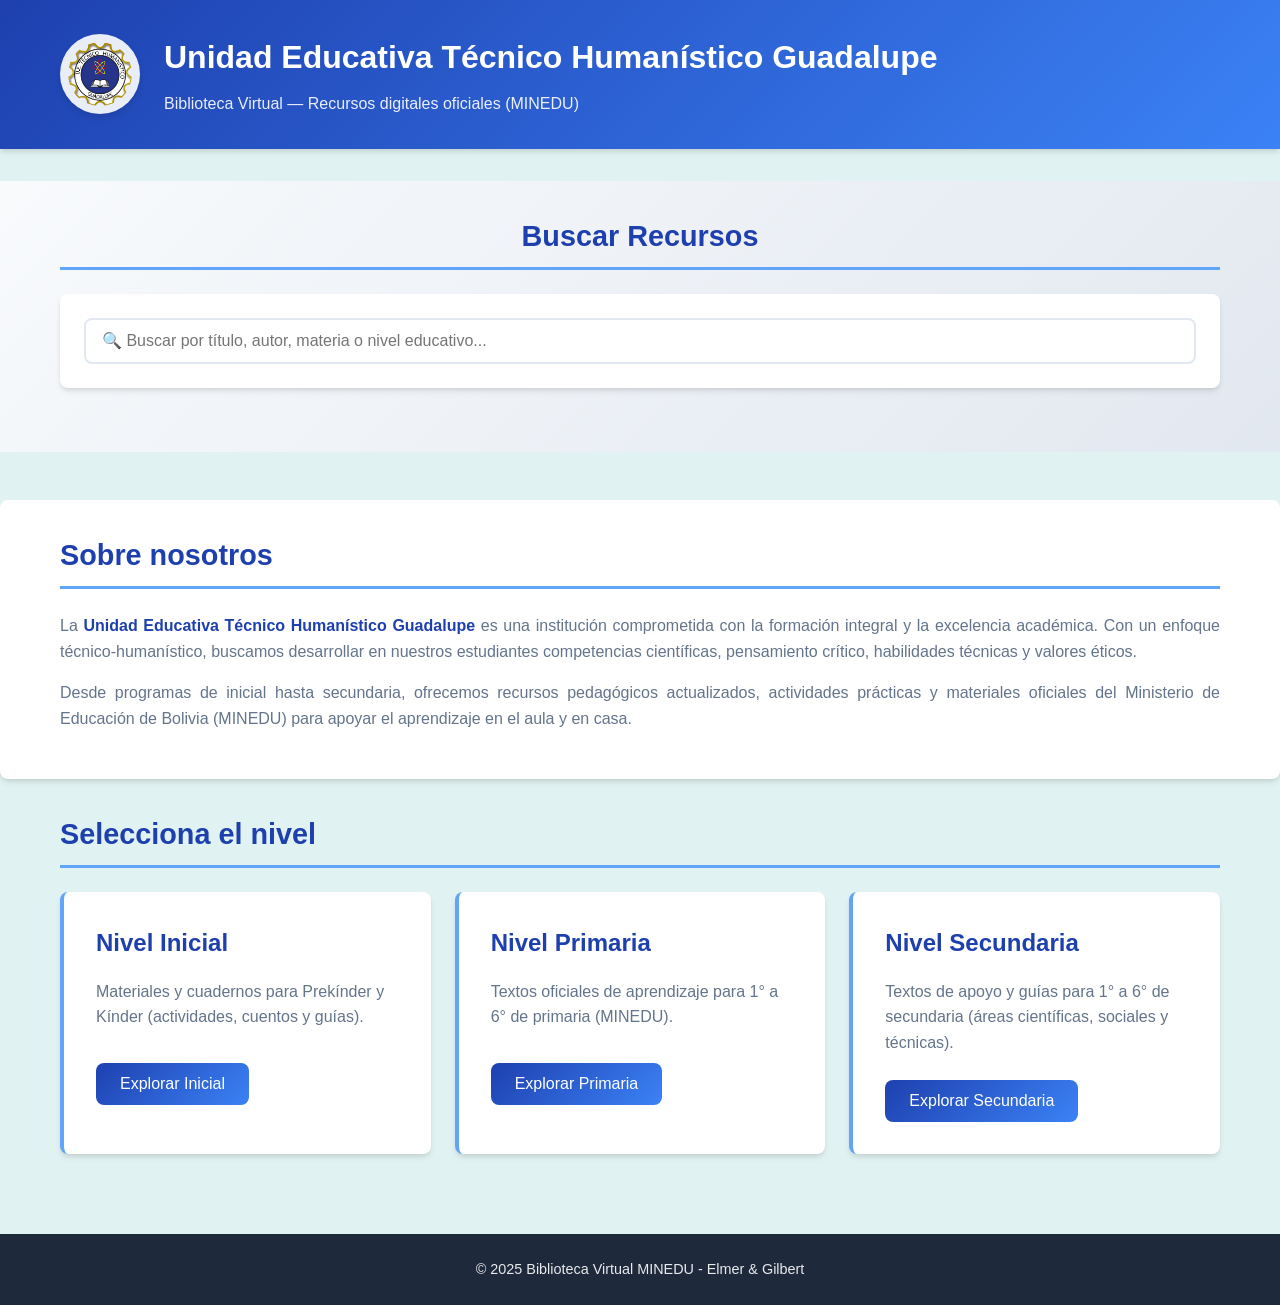
==== biblioteca-colegio/index.html @ 3c936a23 "Subir archivos iniciales" ====
<!DOCTYPE html>
<html lang="es">
<head>
    <meta charset="UTF-8">
    <meta name="viewport" content="width=device-width, initial-scale=1.0">
    <title>Biblioteca Virtual - MINEDU</title>
    <link rel="stylesheet" href="src/css/styles.css">
    <link rel="stylesheet" href="src/css/components.css">
    <link rel="stylesheet" href="src/css/responsive.css">
</head>
<body>
    <header class="header">
        <div class="container">
            <div class="header-content">
                <img src="src/img/logocolegio.png" alt="Logo Colegio" class="header-logo">
                <div class="header-text">
                    <h1>Unidad Educativa Técnico Humanístico Guadalupe</h1>
                    <p class="subtitle">Biblioteca Virtual — Recursos digitales oficiales (MINEDU)</p>
                </div>
            </div>
        </div>
    </header>

    <main class="main-content">
        <!-- Buscador Global -->
        <section class="search-section">
            <div class="container">
                <h2>Buscar Recursos</h2>
                <div class="search-box">
                    <input 
                        type="text" 
                        id="globalSearchInput" 
                        class="search-input" 
                        placeholder="🔍 Buscar por título, autor, materia o nivel educativo..."
                    >
                </div>
                <div id="searchResults" class="search-results-container" style="display: none;">
                    <h3>Resultados de búsqueda (<span id="resultsCount">0</span>)</h3>
                    <div class="materials-grid" id="searchResultsGrid">
                        <!-- Los resultados se cargarán dinámicamente aquí -->
                    </div>
                </div>
            </div>
        </section>

        <section class="about-section">
            <div class="container">
                <h2>Sobre nosotros</h2>
                <p>La <strong>Unidad Educativa Técnico Humanístico Guadalupe</strong> es una institución comprometida con la formación integral y la excelencia académica. Con un enfoque técnico-humanístico, buscamos desarrollar en nuestros estudiantes competencias científicas, pensamiento crítico, habilidades técnicas y valores éticos.</p>
                <p>Desde programas de inicial hasta secundaria, ofrecemos recursos pedagógicos actualizados, actividades prácticas y materiales oficiales del Ministerio de Educación de Bolivia (MINEDU) para apoyar el aprendizaje en el aula y en casa.</p>
            </div>
        </section>

        <section class="levels-section" id="levelsSection">
            <div class="container">
                <h2>Selecciona el nivel</h2>
                <div class="levels-grid">
                    <div class="level-card" data-level="inicial">
                        <h3>Nivel Inicial</h3>
                        <p>Materiales y cuadernos para Prekínder y Kínder (actividades, cuentos y guías).</p>
                        <button class="btn btn-primary" onclick="navigateToLevel('inicial')">Explorar Inicial</button>
                    </div>
                    <div class="level-card" data-level="primaria">
                        <h3>Nivel Primaria</h3>
                        <p>Textos oficiales de aprendizaje para 1° a 6° de primaria (MINEDU).</p>
                        <button class="btn btn-primary" onclick="navigateToLevel('primaria')">Explorar Primaria</button>
                    </div>
                    <div class="level-card" data-level="secundaria">
                        <h3>Nivel Secundaria</h3>
                        <p>Textos de apoyo y guías para 1° a 6° de secundaria (áreas científicas, sociales y técnicas).</p>
                        <button class="btn btn-primary" onclick="navigateToLevel('secundaria')">Explorar Secundaria</button>
                    </div>
                </div>
            </div>
        </section>
    </main>

    <footer class="footer">
        <div class="container">
            <p>&copy; 2025 Biblioteca Virtual MINEDU - Elmer & Gilbert</p>
        </div>
    </footer>

    <script src="src/js/main.js"></script>
    <script src="src/js/navigation.js"></script>
    <script src="src/js/resources.js"></script>
    <script src="src/js/search.js"></script>
</body>
</html>
---- biblioteca-colegio/src/css/styles.css ----
/* Reset y estilos base */
* {
    margin: 0;
    padding: 0;
    box-sizing: border-box;
}

:root {
    --primary-color: #1e40af;
    --secondary-color: #3b82f6;
    --accent-color: #60a5fa;
    --dark-color: #1e293b;
    --light-color: #f8fafc;
    --gray-color: #64748b;
    --success-color: #10b981;
    --warning-color: #f59e0b;
    --danger-color: #ef4444;
    --border-radius: 8px;
    --box-shadow: 0 4px 6px -1px rgba(0, 0, 0, 0.1), 0 2px 4px -1px rgba(0, 0, 0, 0.06);
    --transition: all 0.3s ease;
}

body {
    font-family: 'Segoe UI', Tahoma, Geneva, Verdana, sans-serif;
    line-height: 1.6;
    color: var(--dark-color);
    background-color: #e0f2f1;
    min-height: 100vh;
    display: flex;
    flex-direction: column;
}

.container {
    max-width: 1200px;
    margin: 0 auto;
    padding: 0 20px;
}

/* Header */
.header {
    background: linear-gradient(135deg, #1e40af 0%, #3b82f6 100%);
    color: white;
    padding: 2rem 0;
    box-shadow: var(--box-shadow);
}

.header h1 {
    font-size: 2rem;
    margin-bottom: 0.5rem;
    font-weight: 700;
}

.header .subtitle {
    font-size: 1rem;
    opacity: 0.9;
    font-weight: 300;
}
.header-content {
    display: flex;
    align-items: center;
    gap: 1.5rem;
}

.header-logo {
    width: 80px;
    height: 80px;
    object-fit: contain;
    background-color: rgba(255, 255, 255, 0.9);
    border-radius: 50%;
    padding: 0.5rem;
    box-shadow: 0 4px 6px rgba(0, 0, 0, 0.1);
}

.header-text {
    flex: 1;
}



/* Breadcrumb */
.breadcrumb {
    background-color: white;
    padding: 1rem 0;
    border-bottom: 1px solid #e2e8f0;
    font-size: 0.9rem;
}

.breadcrumb a {
    color: var(--primary-color);
    text-decoration: none;
    transition: var(--transition);
}

.breadcrumb a:hover {
    color: var(--secondary-color);
    text-decoration: underline;
}

.breadcrumb span {
    color: var(--gray-color);
}

/* Main Content */
.main-content {
    flex: 1;
    padding: 2rem 0;
}

section {
    margin-bottom: 3rem;
}

section h2 {
    font-size: 1.8rem;
    color: var(--primary-color);
    margin-bottom: 1.5rem;
    padding-bottom: 0.5rem;
    border-bottom: 3px solid var(--accent-color);
}

/* About Section */
.about-section {
    background-color: white;
    padding: 2rem;
    border-radius: var(--border-radius);
    box-shadow: var(--box-shadow);
    margin-bottom: 2rem;
}

.about-section p {
    margin-bottom: 1rem;
    color: var(--gray-color);
    text-align: justify;
}

.about-section strong {
    color: var(--primary-color);
}

/* Grids */
.levels-grid,
.courses-grid,
.subjects-grid {
    display: grid;
    grid-template-columns: repeat(auto-fit, minmax(280px, 1fr));
    gap: 1.5rem;
    margin-bottom: 2rem;
}

/* Cards */
.level-card,
.course-card,
.subject-card {
    background-color: white;
    border-radius: var(--border-radius);
    padding: 2rem;
    box-shadow: var(--box-shadow);
    transition: var(--transition);
    border-left: 4px solid var(--accent-color);
}

.level-card:hover,
.course-card:hover,
.subject-card:hover {
    transform: translateY(-5px);
    box-shadow: 0 10px 15px -3px rgba(0, 0, 0, 0.1), 0 4px 6px -2px rgba(0, 0, 0, 0.05);
    border-left-color: var(--primary-color);
}

.level-card h3,
.course-card h3,
.subject-card h3 {
    font-size: 1.5rem;
    color: var(--primary-color);
    margin-bottom: 1rem;
}

.level-card p,
.course-card p,
.subject-card p {
    color: var(--gray-color);
    margin-bottom: 1.5rem;
    min-height: 60px;
}

/* Search Box */
.search-box {
    background-color: white;
    padding: 1.5rem;
    border-radius: var(--border-radius);
    box-shadow: var(--box-shadow);
    margin-bottom: 2rem;
}

.search-input {
    width: 100%;
    padding: 0.75rem 1rem;
    border: 2px solid #e2e8f0;
    border-radius: var(--border-radius);
    font-size: 1rem;
    transition: var(--transition);
}

.search-input:focus {
    outline: none;
    border-color: var(--primary-color);
    box-shadow: 0 0 0 3px rgba(30, 64, 175, 0.1);
}

/* Material Cards */
.materials-grid {
    display: grid;
    grid-template-columns: repeat(auto-fill, minmax(320px, 1fr));
    gap: 1.5rem;
    margin-bottom: 2rem;
}

.material-card {
    background-color: white;
    border-radius: var(--border-radius);
    overflow: hidden;
    box-shadow: var(--box-shadow);
    transition: var(--transition);
    display: flex;
    flex-direction: column;
}

.material-card:hover {
    transform: translateY(-3px);
    box-shadow: 0 10px 15px -3px rgba(0, 0, 0, 0.1), 0 4px 6px -2px rgba(0, 0, 0, 0.05);
}

.material-header {
    background: linear-gradient(135deg, var(--primary-color) 0%, var(--secondary-color) 100%);
    color: white;
    padding: 1.5rem;
}

.material-header h3 {
    font-size: 1.2rem;
    margin-bottom: 0.5rem;
}

.material-type {
    display: inline-block;
    background-color: rgba(255, 255, 255, 0.2);
    padding: 0.25rem 0.75rem;
    border-radius: 20px;
    font-size: 0.85rem;
    font-weight: 500;
}

.material-body {
    padding: 1.5rem;
    flex: 1;
}

.material-description {
    color: var(--gray-color);
    margin-bottom: 1rem;
    line-height: 1.6;
}

.material-info {
    display: flex;
    flex-direction: column;
    gap: 0.5rem;
    padding: 1rem;
    background-color: var(--light-color);
    border-radius: var(--border-radius);
    font-size: 0.9rem;
}

.material-info span {
    color: var(--gray-color);
}

.material-info strong {
    color: var(--dark-color);
}

.material-footer {
    padding: 1rem 1.5rem;
    border-top: 1px solid #e2e8f0;
}

/* No Results */
.no-results {
    text-align: center;
    padding: 3rem;
    background-color: white;
    border-radius: var(--border-radius);
    box-shadow: var(--box-shadow);
}

.no-results p {
    color: var(--gray-color);
    font-size: 1.1rem;
}

/* Back Button Container */
.back-button-container {
    margin-top: 2rem;
    text-align: center;
}

/* Footer */
.footer {
    background-color: var(--dark-color);
    color: white;
    padding: 1.5rem 0;
    text-align: center;
    margin-top: auto;
}

.footer p {
    margin: 0;
    font-size: 0.9rem;
    opacity: 0.9;
}

/* Loading Spinner */
.loading {
    text-align: center;
    padding: 3rem;
}

.spinner {
    border: 4px solid #f3f4f6;
    border-top: 4px solid var(--primary-color);
    border-radius: 50%;
    width: 50px;
    height: 50px;
    animation: spin 1s linear infinite;
    margin: 0 auto;
}

@keyframes spin {
    0% { transform: rotate(0deg); }
    100% { transform: rotate(360deg); }
}

/* Subject Cards con iconos y colores */
.subject-card {
    position: relative;
    overflow: hidden;
}

.subject-card::before {
    content: '';
    position: absolute;
    top: 0;
    left: 0;
    width: 100%;
    height: 5px;
    background: linear-gradient(135deg, var(--primary-color) 0%, var(--secondary-color) 100%);
}

.subject-icon {
    font-size: 3rem;
    margin-bottom: 1rem;
    display: block;
    text-align: center;
}

.subject-card[data-subject="Lenguaje"] .subject-icon {
    color: #8b5cf6;
}

.subject-card[data-subject="Matemática"] .subject-icon {
    color: #3b82f6;
}

.subject-card[data-subject="Ciencias Naturales"] .subject-icon {
    color: #10b981;
}

.subject-card[data-subject="Ciencias Sociales"] .subject-icon {
    color: #f59e0b;
}

.subject-card[data-subject="Inglés"] .subject-icon {
    color: #ef4444;
}

.subject-description {
    color: var(--gray-color);
    font-size: 0.9rem;
    margin-bottom: 1rem;
    line-height: 1.5;
}

.subject-materials-count {
    display: inline-block;
    background-color: var(--light-color);
    color: var(--primary-color);
    padding: 0.25rem 0.75rem;
    border-radius: 20px;
    font-size: 0.85rem;
    font-weight: 500;
    margin-bottom: 1rem;
}


/* Search Section */
.search-section {
    padding: 2rem 0;
    background: linear-gradient(135deg, #f8fafc 0%, #e2e8f0 100%);
}

.search-section h2 {
    text-align: center;
    margin-bottom: 1.5rem;
    color: var(--primary-color);
}

.search-results-container {
    margin-top: 2rem;
    animation: fadeIn 0.3s ease-in;
}

.search-results-container h3 {
    color: var(--dark-color);
    margin-bottom: 1.5rem;
    font-size: 1.5rem;
}

#resultsCount {
    color: var(--primary-color);
    font-weight: 700;
}

/* Material Breadcrumb - Para mostrar nivel y materia en resultados */
.material-breadcrumb {
    display: flex;
    flex-wrap: wrap;
    gap: 0.5rem;
    margin-bottom: 1rem;
}

.material-badge {
    display: inline-flex;
    align-items: center;
    gap: 0.25rem;
    padding: 0.25rem 0.75rem;
    border-radius: 20px;
    font-size: 0.85rem;
    font-weight: 600;
    white-space: nowrap;
}

/* Botones pequeños */
.btn-sm {
    padding: 0.5rem 1rem;
    font-size: 0.9rem;
}

/* Material Footer con múltiples botones */
.material-footer {
    display: flex;
    gap: 0.5rem;
    flex-wrap: wrap;
}

.material-footer .btn {
    flex: 1;
    min-width: 120px;
}

/* Animation */
@keyframes fadeIn {
    from {
        opacity: 0;
        transform: translateY(-10px);
    }
    to {
        opacity: 1;
        transform: translateY(0);
    }
}
---- biblioteca-colegio/src/css/components.css ----
/* Buttons */
.btn {
    display: inline-flex;
    align-items: center;
    justify-content: center;
    gap: 0.5rem;
    padding: 0.75rem 1.5rem;
    border: none;
    border-radius: var(--border-radius);
    font-size: 1rem;
    font-weight: 500;
    cursor: pointer;
    transition: var(--transition);
    text-decoration: none;
    font-family: inherit;
}

.btn:disabled {
    opacity: 0.5;
    cursor: not-allowed;
}

.btn-primary {
    background: linear-gradient(135deg, var(--primary-color) 0%, var(--secondary-color) 100%);
    color: white;
}

.btn-primary:hover:not(:disabled) {
    background: linear-gradient(135deg, #1e3a8a 0%, var(--primary-color) 100%);
    transform: translateY(-2px);
    box-shadow: 0 4px 6px -1px rgba(30, 64, 175, 0.3);
}

.btn-secondary {
    background-color: var(--accent-color);
    color: white;
}

.btn-secondary:hover:not(:disabled) {
    background-color: var(--secondary-color);
    transform: translateY(-2px);
}

.btn-download {
    background: linear-gradient(135deg, var(--success-color) 0%, #059669 100%);
    color: white;
    width: 100%;
}

.btn-download:hover:not(:disabled) {
    background: linear-gradient(135deg, #059669 0%, #047857 100%);
    transform: translateY(-2px);
}

.btn-download span {
    font-size: 1.2rem;
}

.btn-back {
    background-color: var(--gray-color);
    color: white;
}

.btn-back:hover:not(:disabled) {
    background-color: var(--dark-color);
}

/* Badges */
.badge {
    display: inline-block;
    padding: 0.25rem 0.75rem;
    border-radius: 20px;
    font-size: 0.85rem;
    font-weight: 500;
}

.badge-primary {
    background-color: var(--primary-color);
    color: white;
}

.badge-secondary {
    background-color: var(--accent-color);
    color: white;
}

.badge-success {
    background-color: var(--success-color);
    color: white;
}

.badge-warning {
    background-color: var(--warning-color);
    color: white;
}

.badge-danger {
    background-color: var(--danger-color);
    color: white;
}

/* Alert */
.alert {
    padding: 1rem 1.5rem;
    border-radius: var(--border-radius);
    margin-bottom: 1rem;
    border-left: 4px solid;
}

.alert-info {
    background-color: #dbeafe;
    border-color: var(--primary-color);
    color: var(--primary-color);
}

.alert-success {
    background-color: #d1fae5;
    border-color: var(--success-color);
    color: #065f46;
}

.alert-warning {
    background-color: #fef3c7;
    border-color: var(--warning-color);
    color: #92400e;
}

.alert-danger {
    background-color: #fee2e2;
    border-color: var(--danger-color);
    color: #991b1b;
}

/* Modal */
.modal {
    display: none;
    position: fixed;
    z-index: 1000;
    left: 0;
    top: 0;
    width: 100%;
    height: 100%;
    background-color: rgba(0, 0, 0, 0.5);
    animation: fadeIn 0.3s ease;
}

.modal.active {
    display: flex;
    align-items: center;
    justify-content: center;
}

.modal-content {
    background-color: white;
    padding: 2rem;
    border-radius: var(--border-radius);
    max-width: 600px;
    width: 90%;
    max-height: 80vh;
    overflow-y: auto;
    animation: slideIn 0.3s ease;
}

.modal-header {
    display: flex;
    justify-content: space-between;
    align-items: center;
    margin-bottom: 1.5rem;
    padding-bottom: 1rem;
    border-bottom: 2px solid #e2e8f0;
}

.modal-header h2 {
    margin: 0;
    color: var(--primary-color);
}

.modal-close {
    background: none;
    border: none;
    font-size: 1.5rem;
    cursor: pointer;
    color: var(--gray-color);
    transition: var(--transition);
}

.modal-close:hover {
    color: var(--danger-color);
}

.modal-body {
    margin-bottom: 1.5rem;
}

.modal-footer {
    display: flex;
    justify-content: flex-end;
    gap: 1rem;
    padding-top: 1rem;
    border-top: 1px solid #e2e8f0;
}

/* Tooltip */
.tooltip {
    position: relative;
    display: inline-block;
}

.tooltip .tooltip-text {
    visibility: hidden;
    background-color: var(--dark-color);
    color: white;
    text-align: center;
    padding: 0.5rem 1rem;
    border-radius: var(--border-radius);
    position: absolute;
    z-index: 1;
    bottom: 125%;
    left: 50%;
    transform: translateX(-50%);
    white-space: nowrap;
    opacity: 0;
    transition: var(--transition);
}

.tooltip:hover .tooltip-text {
    visibility: visible;
    opacity: 1;
}

/* Progress Bar */
.progress {
    background-color: #e2e8f0;
    border-radius: 20px;
    height: 20px;
    overflow: hidden;
}

.progress-bar {
    background: linear-gradient(135deg, var(--primary-color) 0%, var(--secondary-color) 100%);
    height: 100%;
    transition: width 0.3s ease;
    display: flex;
    align-items: center;
    justify-content: center;
    color: white;
    font-size: 0.75rem;
    font-weight: 500;
}

/* Animations */
@keyframes fadeIn {
    from {
        opacity: 0;
    }
    to {
        opacity: 1;
    }
}

@keyframes slideIn {
    from {
        transform: translateY(-50px);
        opacity: 0;
    }
    to {
        transform: translateY(0);
        opacity: 1;
    }
}

@keyframes pulse {
    0%, 100% {
        opacity: 1;
    }
    50% {
        opacity: 0.5;
    }
}

.pulse {
    animation: pulse 2s cubic-bezier(0.4, 0, 0.6, 1) infinite;
}
---- biblioteca-colegio/src/css/responsive.css ----
/* Tablet (768px) */
@media (max-width: 768px) {
    .header h1 {
        font-size: 1.5rem;
    }

        .header-logo {
        width: 60px;
        height: 60px;
    }

    .header .subtitle {
        font-size: 0.9rem;
    }
        .search-section h2 {
        font-size: 1.5rem;
    }
    
    .search-results-container h3 {
        font-size: 1.25rem;
    }
    
    .material-breadcrumb {
        flex-direction: column;
    }
    
    .material-badge {
        width: fit-content;
    }
    
    .material-footer {
        flex-direction: column;
    }
    
    .material-footer .btn {
        width: 100%;
        min-width: unset;
    }

    section h2 {
        font-size: 1.5rem;
    }

    .levels-grid,
    .courses-grid,
    .subjects-grid {
        grid-template-columns: repeat(auto-fit, minmax(250px, 1fr));
        gap: 1rem;
    }

    .materials-grid {
        grid-template-columns: 1fr;
    }

    .level-card,
    .course-card,
    .subject-card {
        padding: 1.5rem;
    }

    .level-card h3,
    .course-card h3,
    .subject-card h3 {
        font-size: 1.25rem;
    }

    .material-header h3 {
        font-size: 1.1rem;
    }

    .btn {
        padding: 0.65rem 1.25rem;
        font-size: 0.95rem;
    }

    .modal-content {
        width: 95%;
        padding: 1.5rem;
    }
}

/* Mobile (480px) */
@media (max-width: 480px) {
    .container {
        padding: 0 15px;
    }

        .header-logo {
        width: 70px;
        height: 70px;
    }

        .search-section {
        padding: 1.5rem 0;
    }
    
    .search-section h2 {
        font-size: 1.25rem;
    }

    .header {
        padding: 1.5rem 0;
    }

    .header h1 {
        font-size: 1.25rem;
    }

    .header .subtitle {
        font-size: 0.85rem;
    }

    .breadcrumb {
        font-size: 0.8rem;
        padding: 0.75rem 0;
    }

    .main-content {
        padding: 1.5rem 0;
    }

    section {
        margin-bottom: 2rem;
    }

    section h2 {
        font-size: 1.3rem;
        margin-bottom: 1rem;
    }

    .about-section {
        padding: 1.5rem;
    }

    .levels-grid,
    .courses-grid,
    .subjects-grid {
        grid-template-columns: 1fr;
        gap: 1rem;
    }

    .level-card,
    .course-card,
    .subject-card {
        padding: 1.25rem;
    }

    .level-card h3,
    .course-card h3,
    .subject-card h3 {
        font-size: 1.15rem;
    }

    .level-card p,
    .course-card p,
    .subject-card p {
        font-size: 0.9rem;
        min-height: auto;
    }

    .search-box {
        padding: 1rem;
    }

    .search-input {
        padding: 0.65rem 0.85rem;
        font-size: 0.95rem;
    }

    .materials-grid {
        grid-template-columns: 1fr;
        gap: 1rem;
    }

    .material-header {
        padding: 1.25rem;
    }

    .material-header h3 {
        font-size: 1rem;
    }

    .material-type {
        font-size: 0.75rem;
        padding: 0.2rem 0.6rem;
    }

    .material-body {
        padding: 1.25rem;
    }

    .material-info {
        font-size: 0.85rem;
        padding: 0.85rem;
    }

    .material-footer {
        padding: 0.85rem 1.25rem;
    }

    .btn {
        padding: 0.6rem 1rem;
        font-size: 0.9rem;
    }

    .btn-download span {
        font-size: 1rem;
    }

    .modal-content {
        width: 95%;
        padding: 1.25rem;
        max-height: 85vh;
    }

    .modal-header h2 {
        font-size: 1.25rem;
    }

    .footer {
        padding: 1.25rem 0;
    }

    .footer p {
        font-size: 0.85rem;
    }
}

/* Landscape Mobile */
@media (max-width: 768px) and (orientation: landscape) {
    .header {
        padding: 1rem 0;
    }

    .main-content {
        padding: 1rem 0;
    }

    .material-card {
        max-height: 80vh;
        overflow-y: auto;
    }
}

/* Large Screens */
@media (min-width: 1400px) {
    .container {
        max-width: 1320px;
    }

    .levels-grid,
    .courses-grid,
    .subjects-grid {
        grid-template-columns: repeat(auto-fit, minmax(320px, 1fr));
    }

    .materials-grid {
        grid-template-columns: repeat(auto-fill, minmax(350px, 1fr));
    }
}

/* Print Styles */
@media print {
    .header,
    .breadcrumb,
    .footer,
    .btn,
    .search-box {
        display: none;
    }

    body {
        background-color: white;
    }

    .material-card {
        break-inside: avoid;
        page-break-inside: avoid;
    }
}
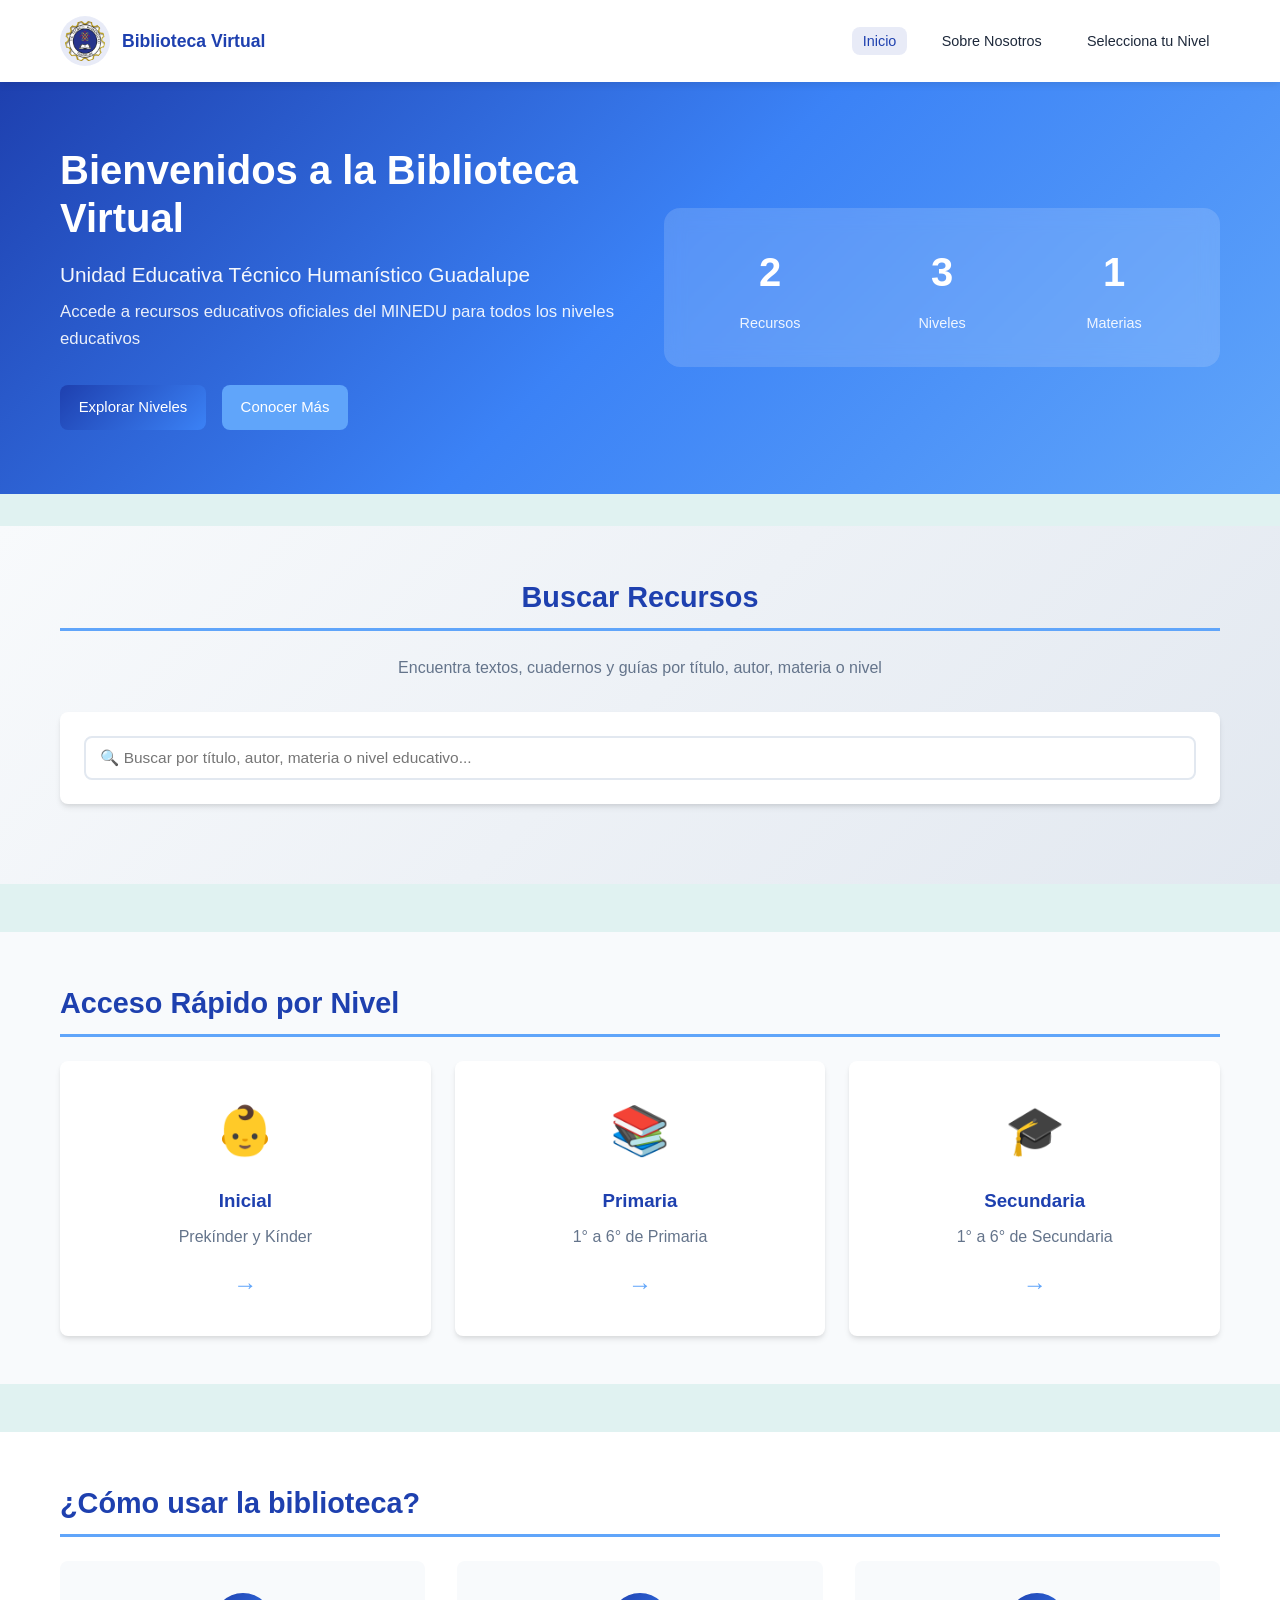
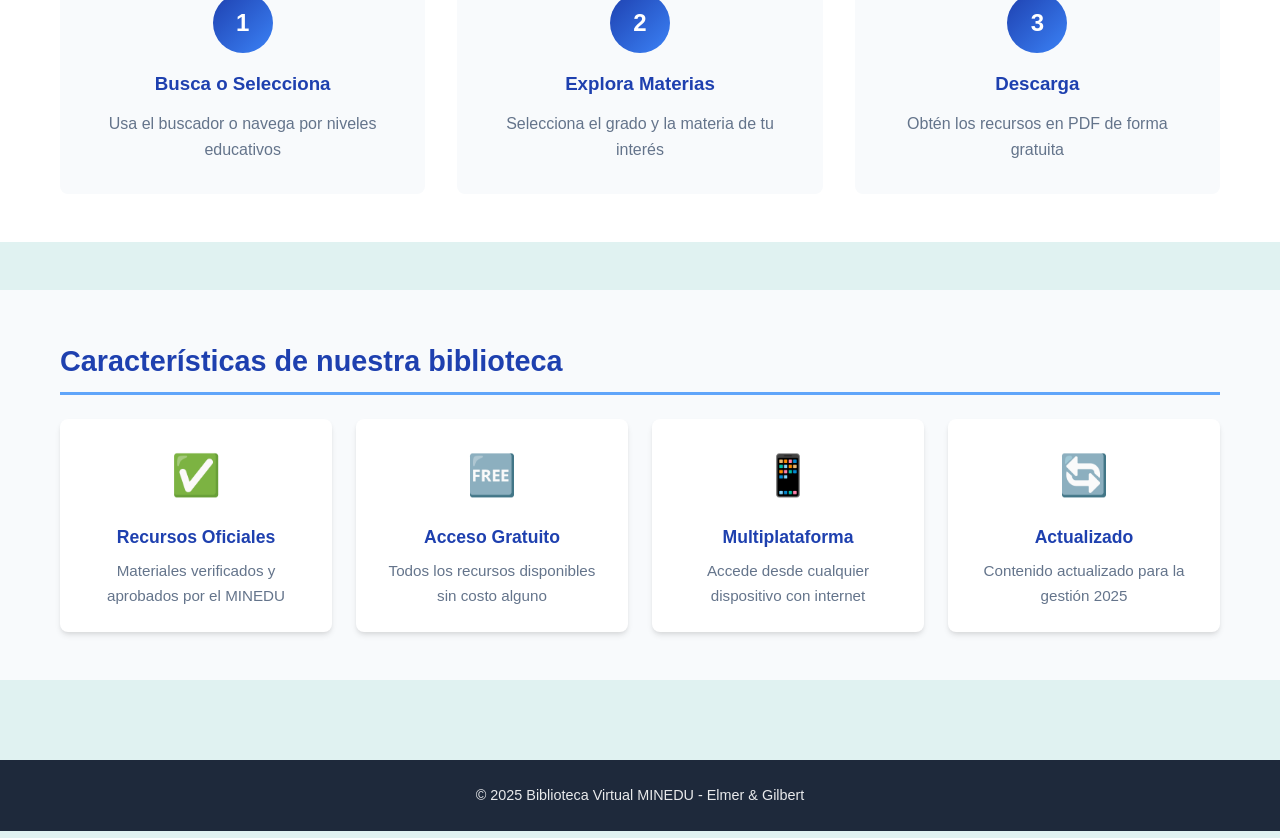
==== commit dfa67192: "rutas nuevas separadas" ====
--- a/biblioteca-colegio/index.html
+++ b/biblioteca-colegio/index.html
@@ -2,88 +2,47 @@
 <html lang="es">
 <head>
     <meta charset="UTF-8">
+    <meta http-equiv="refresh" content="0; url=pages/inicio.html">
     <meta name="viewport" content="width=device-width, initial-scale=1.0">
-    <title>Biblioteca Virtual - MINEDU</title>
-    <link rel="stylesheet" href="src/css/styles.css">
-    <link rel="stylesheet" href="src/css/components.css">
-    <link rel="stylesheet" href="src/css/responsive.css">
+    <title>Redirigiendo...</title>
+    <style>
+        body {
+            font-family: 'Segoe UI', Tahoma, Geneva, Verdana, sans-serif;
+            display: flex;
+            justify-content: center;
+            align-items: center;
+            height: 100vh;
+            margin: 0;
+            background: linear-gradient(135deg, #1e40af 0%, #3b82f6 100%);
+            color: white;
+        }
+        .loading {
+            text-align: center;
+        }
+        .spinner {
+            border: 4px solid rgba(255, 255, 255, 0.3);
+            border-top: 4px solid white;
+            border-radius: 50%;
+            width: 50px;
+            height: 50px;
+            animation: spin 1s linear infinite;
+            margin: 0 auto 1rem;
+        }
+        @keyframes spin {
+            0% { transform: rotate(0deg); }
+            100% { transform: rotate(360deg); }
+        }
+    </style>
 </head>
 <body>
-    <header class="header">
-        <div class="container">
-            <div class="header-content">
-                <img src="src/img/logocolegio.png" alt="Logo Colegio" class="header-logo">
-                <div class="header-text">
-                    <h1>Unidad Educativa Técnico Humanístico Guadalupe</h1>
-                    <p class="subtitle">Biblioteca Virtual — Recursos digitales oficiales (MINEDU)</p>
-                </div>
-            </div>
-        </div>
-    </header>
-
-    <main class="main-content">
-        <!-- Buscador Global -->
-        <section class="search-section">
-            <div class="container">
-                <h2>Buscar Recursos</h2>
-                <div class="search-box">
-                    <input 
-                        type="text" 
-                        id="globalSearchInput" 
-                        class="search-input" 
-                        placeholder="🔍 Buscar por título, autor, materia o nivel educativo..."
-                    >
-                </div>
-                <div id="searchResults" class="search-results-container" style="display: none;">
-                    <h3>Resultados de búsqueda (<span id="resultsCount">0</span>)</h3>
-                    <div class="materials-grid" id="searchResultsGrid">
-                        <!-- Los resultados se cargarán dinámicamente aquí -->
-                    </div>
-                </div>
-            </div>
-        </section>
-
-        <section class="about-section">
-            <div class="container">
-                <h2>Sobre nosotros</h2>
-                <p>La <strong>Unidad Educativa Técnico Humanístico Guadalupe</strong> es una institución comprometida con la formación integral y la excelencia académica. Con un enfoque técnico-humanístico, buscamos desarrollar en nuestros estudiantes competencias científicas, pensamiento crítico, habilidades técnicas y valores éticos.</p>
-                <p>Desde programas de inicial hasta secundaria, ofrecemos recursos pedagógicos actualizados, actividades prácticas y materiales oficiales del Ministerio de Educación de Bolivia (MINEDU) para apoyar el aprendizaje en el aula y en casa.</p>
-            </div>
-        </section>
-
-        <section class="levels-section" id="levelsSection">
-            <div class="container">
-                <h2>Selecciona el nivel</h2>
-                <div class="levels-grid">
-                    <div class="level-card" data-level="inicial">
-                        <h3>Nivel Inicial</h3>
-                        <p>Materiales y cuadernos para Prekínder y Kínder (actividades, cuentos y guías).</p>
-                        <button class="btn btn-primary" onclick="navigateToLevel('inicial')">Explorar Inicial</button>
-                    </div>
-                    <div class="level-card" data-level="primaria">
-                        <h3>Nivel Primaria</h3>
-                        <p>Textos oficiales de aprendizaje para 1° a 6° de primaria (MINEDU).</p>
-                        <button class="btn btn-primary" onclick="navigateToLevel('primaria')">Explorar Primaria</button>
-                    </div>
-                    <div class="level-card" data-level="secundaria">
-                        <h3>Nivel Secundaria</h3>
-                        <p>Textos de apoyo y guías para 1° a 6° de secundaria (áreas científicas, sociales y técnicas).</p>
-                        <button class="btn btn-primary" onclick="navigateToLevel('secundaria')">Explorar Secundaria</button>
-                    </div>
-                </div>
-            </div>
-        </section>
-    </main>
-
-    <footer class="footer">
-        <div class="container">
-            <p>&copy; 2025 Biblioteca Virtual MINEDU - Elmer & Gilbert</p>
-        </div>
-    </footer>
-
-    <script src="src/js/main.js"></script>
-    <script src="src/js/navigation.js"></script>
-    <script src="src/js/resources.js"></script>
-    <script src="src/js/search.js"></script>
+    <div class="loading">
+        <div class="spinner"></div>
+        <p>Redirigiendo a la Biblioteca Virtual...</p>
+    </div>
+    <script>
+        setTimeout(function() {
+            window.location.href = 'pages/inicio.html';
+        }, 100);
+    </script>
 </body>
 </html>
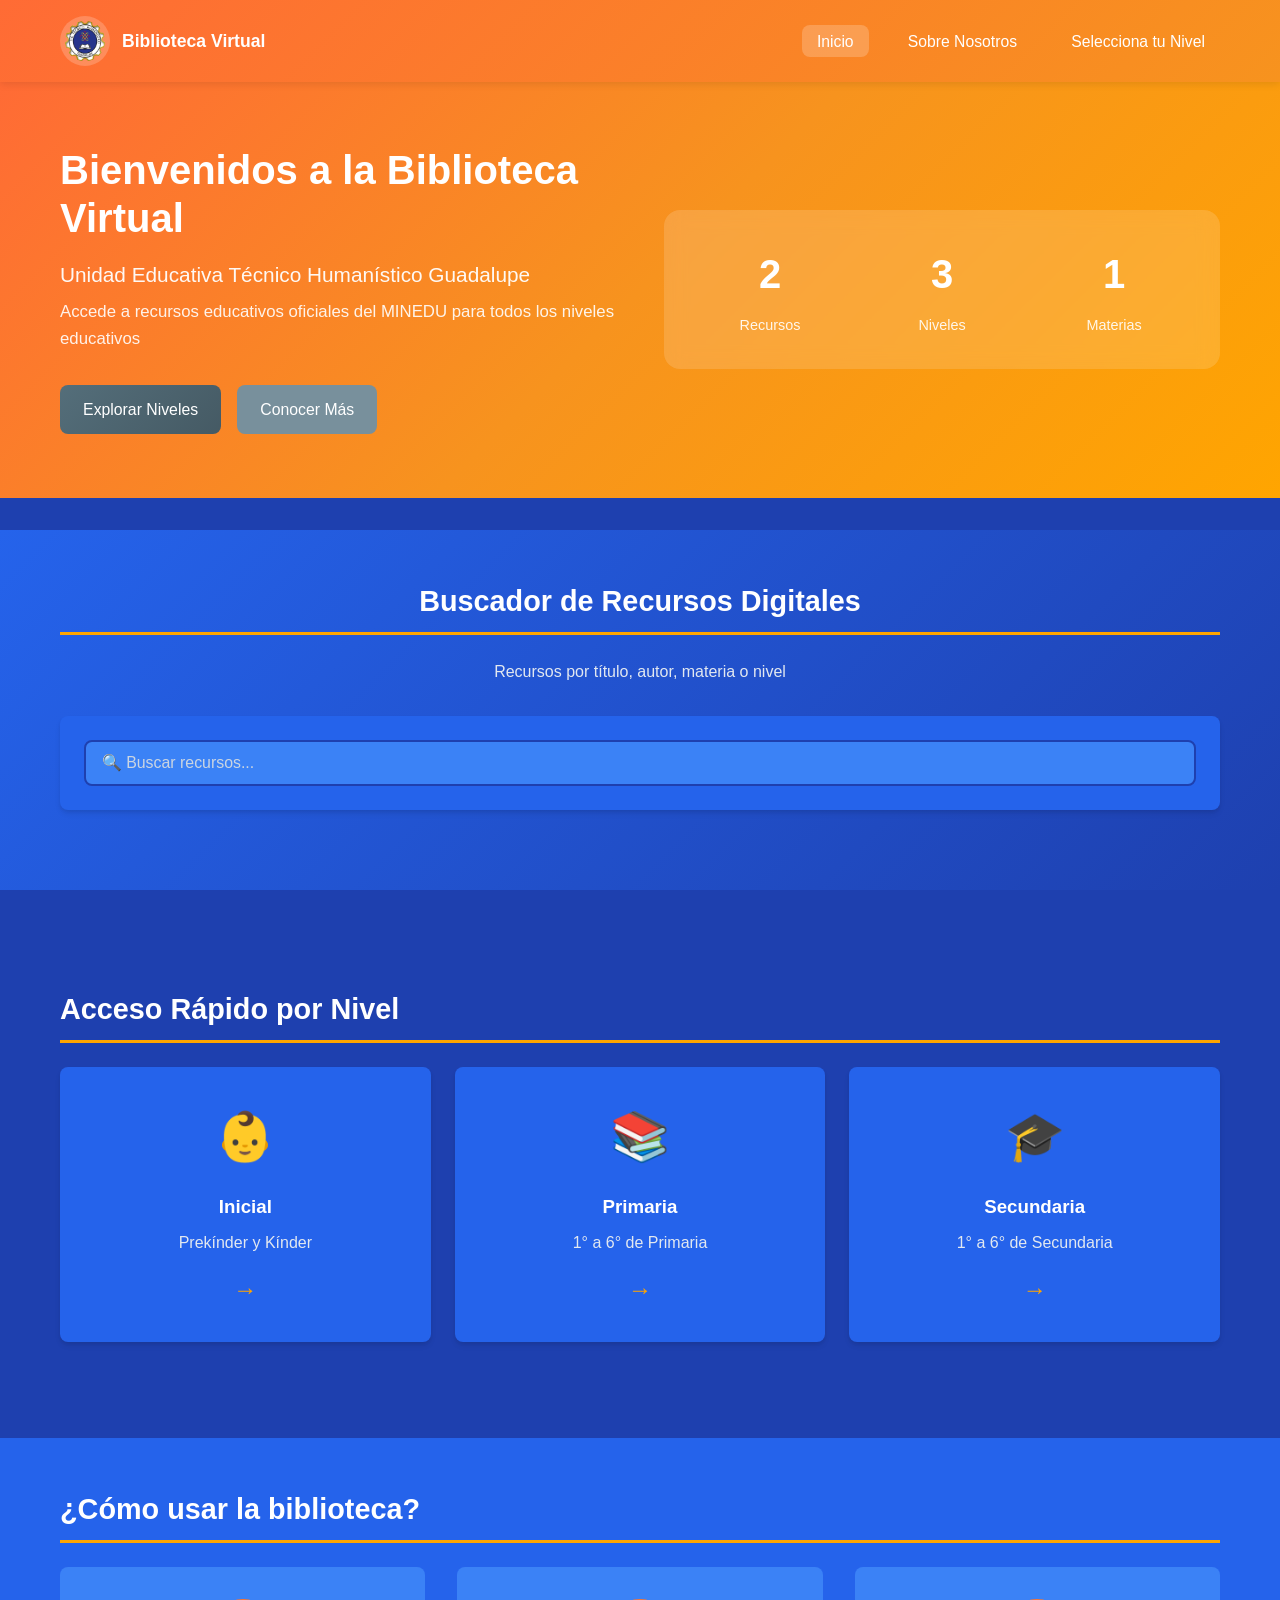
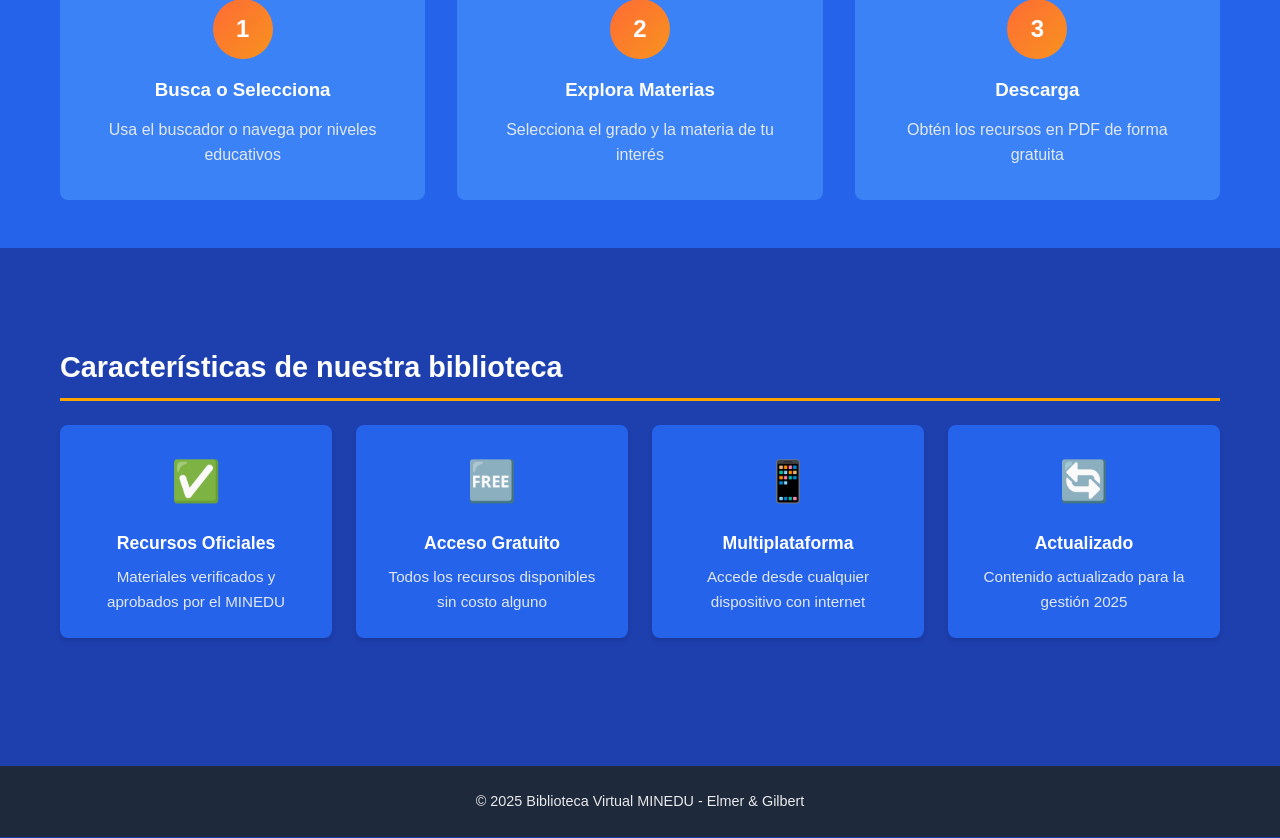
==== commit b5853baf: "colores listo" ====
--- a/biblioteca-colegio/index.html
+++ b/biblioteca-colegio/index.html
@@ -13,7 +13,7 @@
             align-items: center;
             height: 100vh;
             margin: 0;
-            background: linear-gradient(135deg, #1e40af 0%, #3b82f6 100%);
+            background: linear-gradient(135deg, #ff6b35 0%, #f7931e 100%);
             color: white;
         }
         .loading {
